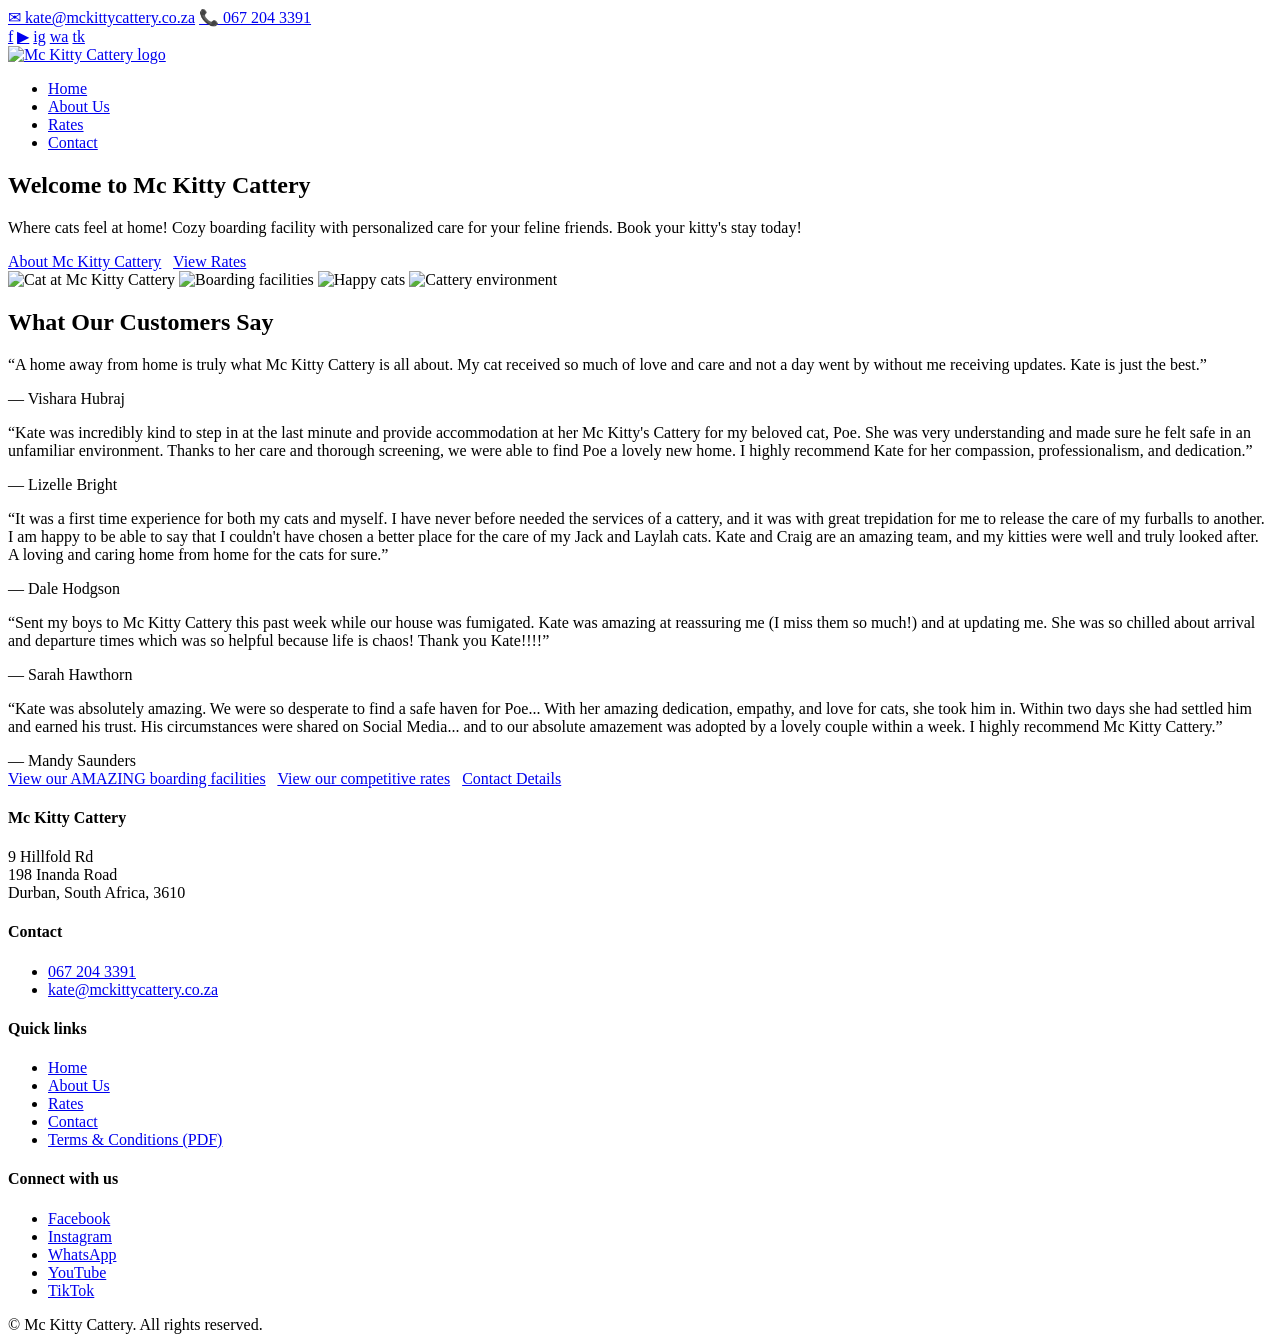
==== index.html @ b1a06fc4 "Add files via upload" ====
<!DOCTYPE html>
<html lang="en">
<head>
  <meta charset="UTF-8">
  <meta name="viewport" content="width=device-width, initial-scale=1.0">
  <title>Mc Kitty Cattery | Where cats feel at home</title>
  <meta name="description" content="Cozy cat boarding facility in Durban with personalized care. Book your kitty's stay at Mc Kitty Cattery.">
  <link rel="stylesheet" href="css/style.css">
  <link rel="icon" href="images/logo-opt.jpg" type="image/jpeg">
</head>
<body>
  <!-- Top bar -->
  <div class="top-bar">
    <a href="mailto:kate@mckittycattery.co.za">✉ kate@mckittycattery.co.za</a>
    <a href="tel:+27672043391">📞 067 204 3391</a>
    <div class="socials">
      <a href="https://www.facebook.com/profile.php?id=61568444674862" target="_blank" rel="noopener" title="Facebook">f</a>
      <a href="https://www.youtube.com/@mckitty2715" target="_blank" rel="noopener" title="YouTube">▶</a>
      <a href="https://www.instagram.com/mckittycatrescuekzn" target="_blank" rel="noopener" title="Instagram">ig</a>
      <a href="https://wa.me/message/JJZWETDGFUBSA1" target="_blank" rel="noopener" title="WhatsApp">wa</a>
      <a href="https://www.tiktok.com/@mckittycatrescue" target="_blank" rel="noopener" title="TikTok">tk</a>
    </div>
  </div>

  <!-- Header -->
  <header>
    <div class="header-inner">
      <a href="index.html" class="logo">
        <img src="images/logo.jpg" alt="Mc Kitty Cattery logo">
      </a>
      <nav>
        <ul>
          <li><a href="index.html" class="active">Home</a></li>
          <li><a href="about.html">About Us</a></li>
          <li><a href="rates.html">Rates</a></li>
          <li><a href="contact.html">Contact</a></li>
        </ul>
      </nav>
    </div>
  </header>

  <!-- Hero -->
  <section class="hero">
    <h1>Welcome to Mc Kitty Cattery</h1>
    <p>Where cats feel at home! Cozy boarding facility with personalized care for your feline friends. Book your kitty's stay today!</p>
    <a href="about.html" class="btn">About Mc Kitty Cattery</a>
    &nbsp;
    <a href="rates.html" class="btn btn-outline">View Rates</a>
  </section>

  <!-- Gallery strip -->
  <div class="gallery-strip">
    <img src="images/axel.jpeg" alt="Cat at Mc Kitty Cattery">
    <img src="images/slider1.jpg" alt="Boarding facilities">
    <img src="images/slider2.jpg" alt="Happy cats">
    <img src="images/slider3.jpg" alt="Cattery environment">
  </div>

  <!-- Testimonials -->
  <section class="section">
    <h2>What Our Customers Say</h2>
    <div class="testimonials">
      <div class="card">
        <p>“A home away from home is truly what Mc Kitty Cattery is all about. My cat received so much of love and care and not a day went by without me receiving updates. Kate is just the best.”</p>
        <div class="author">— Vishara Hubraj</div>
      </div>
      <div class="card">
        <p>“Kate was incredibly kind to step in at the last minute and provide accommodation at her Mc Kitty's Cattery for my beloved cat, Poe. She was very understanding and made sure he felt safe in an unfamiliar environment. Thanks to her care and thorough screening, we were able to find Poe a lovely new home. I highly recommend Kate for her compassion, professionalism, and dedication.”</p>
        <div class="author">— Lizelle Bright</div>
      </div>
      <div class="card">
        <p>“It was a first time experience for both my cats and myself. I have never before needed the services of a cattery, and it was with great trepidation for me to release the care of my furballs to another. I am happy to be able to say that I couldn't have chosen a better place for the care of my Jack and Laylah cats. Kate and Craig are an amazing team, and my kitties were well and truly looked after. A loving and caring home from home for the cats for sure.”</p>
        <div class="author">— Dale Hodgson</div>
      </div>
      <div class="card">
        <p>“Sent my boys to Mc Kitty Cattery this past week while our house was fumigated. Kate was amazing at reassuring me (I miss them so much!) and at updating me. She was so chilled about arrival and departure times which was so helpful because life is chaos! Thank you Kate!!!!”</p>
        <div class="author">— Sarah Hawthorn</div>
      </div>
      <div class="card">
        <p>“Kate was absolutely amazing. We were so desperate to find a safe haven for Poe... With her amazing dedication, empathy, and love for cats, she took him in. Within two days she had settled him and earned his trust. His circumstances were shared on Social Media... and to our absolute amazement was adopted by a lovely couple within a week. I highly recommend Mc Kitty Cattery.”</p>
        <div class="author">— Mandy Saunders</div>
      </div>
    </div>
  </section>

  <!-- Quick links -->
  <section class="section text-center" style="padding-top:0">
    <a href="about.html" class="btn btn-purple">View our AMAZING boarding facilities</a>
    &nbsp;
    <a href="rates.html" class="btn btn-purple">View our competitive rates</a>
    &nbsp;
    <a href="contact.html" class="btn btn-purple">Contact Details</a>
  </section>

  <!-- Footer -->
  <footer>
    <div class="footer-inner">
      <div>
        <h4>Mc Kitty Cattery</h4>
        <p>9 Hillfold Rd<br>198 Inanda Road<br>Durban, South Africa, 3610</p>
      </div>
      <div>
        <h4>Contact</h4>
        <ul>
          <li><a href="tel:+27672043391">067 204 3391</a></li>
          <li><a href="mailto:kate@mckittycattery.co.za">kate@mckittycattery.co.za</a></li>
        </ul>
      </div>
      <div>
        <h4>Quick links</h4>
        <ul>
          <li><a href="index.html">Home</a></li>
          <li><a href="about.html">About Us</a></li>
          <li><a href="rates.html">Rates</a></li>
          <li><a href="contact.html">Contact</a></li>
          <li><a href="files/terms.pdf" target="_blank">Terms &amp; Conditions (PDF)</a></li>
        </ul>
      </div>
      <div>
        <h4>Connect with us</h4>
        <ul>
          <li><a href="https://www.facebook.com/profile.php?id=61568444674862" target="_blank" rel="noopener">Facebook</a></li>
          <li><a href="https://www.instagram.com/mckittycatrescuekzn" target="_blank" rel="noopener">Instagram</a></li>
          <li><a href="https://wa.me/message/JJZWETDGFUBSA1" target="_blank" rel="noopener">WhatsApp</a></li>
          <li><a href="https://www.youtube.com/@mckitty2715" target="_blank" rel="noopener">YouTube</a></li>
          <li><a href="https://www.tiktok.com/@mckittycatrescue" target="_blank" rel="noopener">TikTok</a></li>
        </ul>
      </div>
    </div>
    <div class="footer-bottom">
      &copy; Mc Kitty Cattery. All rights reserved.
    </div>
  </footer>
</body>
</html>
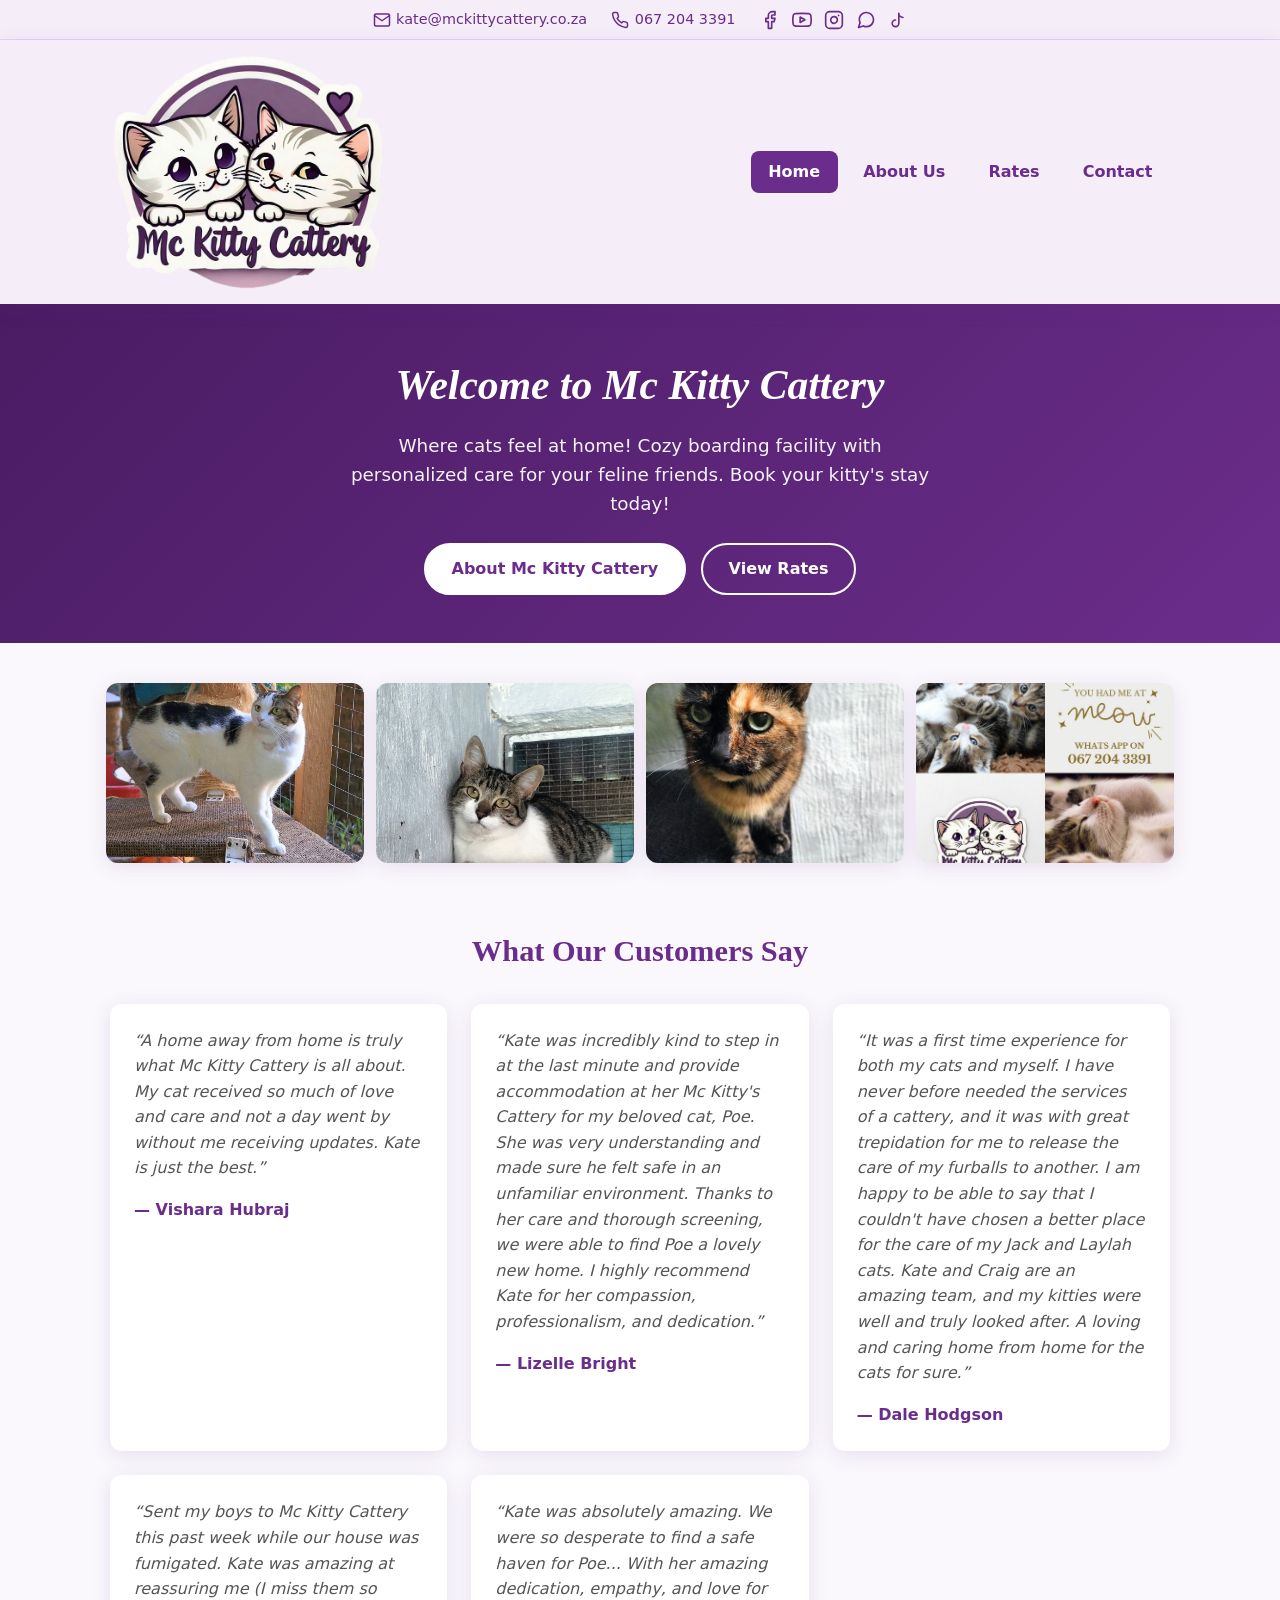
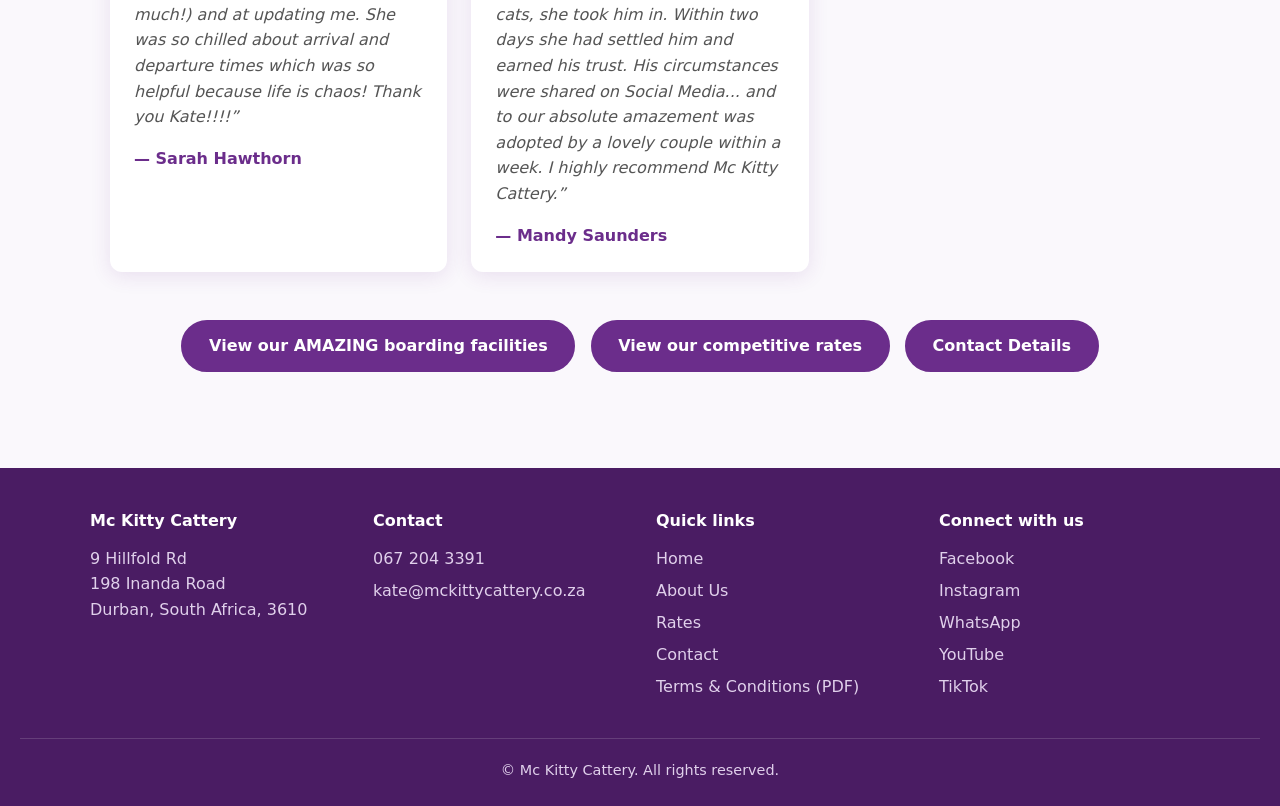
==== commit ef25d2f2: "Update index.html" ====
--- a/index.html
+++ b/index.html
@@ -11,16 +11,56 @@
 <body>
   <!-- Top bar -->
   <div class="top-bar">
-    <a href="mailto:kate@mckittycattery.co.za">✉ kate@mckittycattery.co.za</a>
-    <a href="tel:+27672043391">📞 067 204 3391</a>
-    <div class="socials">
-      <a href="https://www.facebook.com/profile.php?id=61568444674862" target="_blank" rel="noopener" title="Facebook">f</a>
-      <a href="https://www.youtube.com/@mckitty2715" target="_blank" rel="noopener" title="YouTube">▶</a>
-      <a href="https://www.instagram.com/mckittycatrescuekzn" target="_blank" rel="noopener" title="Instagram">ig</a>
-      <a href="https://wa.me/message/JJZWETDGFUBSA1" target="_blank" rel="noopener" title="WhatsApp">wa</a>
-      <a href="https://www.tiktok.com/@mckittycatrescue" target="_blank" rel="noopener" title="TikTok">tk</a>
-    </div>
+  <a href="mailto:kate@mckittycattery.co.za">
+    <svg class="icon" viewBox="0 0 24 24" width="18" height="18" fill="none" stroke="currentColor" stroke-width="2" stroke-linecap="round" stroke-linejoin="round" aria-hidden="true">
+      <path d="M4 4h16c1.1 0 2 .9 2 2v12c0 1.1-.9 2-2 2H4c-1.1 0-2-.9-2-2V6c0-1.1.9-2 2-2z"/>
+      <polyline points="22,6 12,13 2,6"/>
+    </svg>
+    kate@mckittycattery.co.za
+  </a>
+
+  <a href="tel:+27672043391">
+    <svg class="icon" viewBox="0 0 24 24" width="18" height="18" fill="none" stroke="currentColor" stroke-width="2" stroke-linecap="round" stroke-linejoin="round" aria-hidden="true">
+      <path d="M22 16.92v3a2 2 0 0 1-2.18 2 19.79 19.79 0 0 1-8.63-3.07 19.5 19.5 0 0 1-6-6 19.79 19.79 0 0 1-3.07-8.67A2 2 0 0 1 4.11 2h3a2 2 0 0 1 2 1.72 12.84 12.84 0 0 0 .7 2.81 2 2 0 0 1-.45 2.11L8.09 9.91a16 16 0 0 0 6 6l1.27-1.27a2 2 0 0 1 2.11-.45 12.84 12.84 0 0 0 2.81.7A2 2 0 0 1 22 16.92z"/>
+    </svg>
+    067 204 3391
+  </a>
+
+  <div class="socials">
+    <a href="https://www.facebook.com/profile.php?id=61568444674862" target="_blank" rel="noopener" aria-label="Facebook" title="Facebook">
+      <svg viewBox="0 0 24 24" width="20" height="20" fill="none" stroke="currentColor" stroke-width="2" stroke-linecap="round" stroke-linejoin="round" aria-hidden="true">
+        <path d="M18 2h-3a5 5 0 0 0-5 5v3H7v4h3v8h4v-8h3l1-4h-4V7a1 1 0 0 1 1-1h3z"/>
+      </svg>
+    </a>
+
+    <a href="https://www.youtube.com/@mckitty2715" target="_blank" rel="noopener" aria-label="YouTube" title="YouTube">
+      <svg viewBox="0 0 24 24" width="20" height="20" fill="none" stroke="currentColor" stroke-width="2" stroke-linecap="round" stroke-linejoin="round" aria-hidden="true">
+        <path d="M22.54 6.42a2.78 2.78 0 0 0-1.94-2C18.88 4 12 4 12 4s-6.88 0-8.6.46a2.78 2.78 0 0 0-1.94 2A29 29 0 0 0 1 11.75a29 29 0 0 0 .46 5.33A2.78 2.78 0 0 0 3.4 19c1.72.46 8.6.46 8.6.46s6.88 0 8.6-.46a2.78 2.78 0 0 0 1.94-2 29 29 0 0 0 .46-5.25 29 29 0 0 0-.46-5.33z"/>
+        <polygon points="9.75 15.02 15.5 11.75 9.75 8.48 9.75 15.02"/>
+      </svg>
+    </a>
+
+    <a href="https://www.instagram.com/mckittycatrescuekzn" target="_blank" rel="noopener" aria-label="Instagram" title="Instagram">
+      <svg viewBox="0 0 24 24" width="20" height="20" fill="none" stroke="currentColor" stroke-width="2" stroke-linecap="round" stroke-linejoin="round" aria-hidden="true">
+        <rect x="2" y="2" width="20" height="20" rx="5" ry="5"/>
+        <path d="M16 11.37A4 4 0 1 1 12.63 8 4 4 0 0 1 16 11.37z"/>
+        <line x1="17.5" y1="6.5" x2="17.51" y2="6.5"/>
+      </svg>
+    </a>
+
+    <a href="https://wa.me/message/JJZWETDGFUBSA1" target="_blank" rel="noopener" aria-label="WhatsApp" title="WhatsApp">
+      <svg viewBox="0 0 24 24" width="20" height="20" fill="none" stroke="currentColor" stroke-width="2" stroke-linecap="round" stroke-linejoin="round" aria-hidden="true">
+        <path d="M21 11.5a8.38 8.38 0 0 1-.9 3.8 8.5 8.5 0 0 1-7.6 4.7 8.38 8.38 0 0 1-3.8-.9L3 21l1.9-5.7a8.38 8.38 0 0 1-.9-3.8 8.5 8.5 0 0 1 4.7-7.6 8.38 8.38 0 0 1 3.8-.9h.5a8.48 8.48 0 0 1 8 8v.5z"/>
+      </svg>
+    </a>
+
+    <a href="https://www.tiktok.com/@mckittycatrescue" target="_blank" rel="noopener" aria-label="TikTok" title="TikTok">
+      <svg viewBox="0 0 24 24" width="20" height="20" fill="none" stroke="currentColor" stroke-width="2" stroke-linecap="round" stroke-linejoin="round" aria-hidden="true">
+        <path d="M9 12a4 4 0 1 0 4 4V4a5 5 0 0 0 5 5"/>
+      </svg>
+    </a>
   </div>
+</div>
 
   <!-- Header -->
   <header>
--- a/css/style.css
+++ b/css/style.css
@@ -0,0 +1,409 @@
+/* Mc Kitty Cattery - Static site for GitHub Pages */
+:root {
+  --purple: #6b2d8b;
+  --purple-dark: #4a1c63;
+  --purple-light: #9b5bb8;
+  --purple-soft: #f5eef8;
+  --text: #2d2d2d;
+  --text-light: #555;
+  --white: #ffffff;
+  --bg: #faf8fc;
+  --shadow: 0 4px 20px rgba(107, 45, 139, 0.12);
+  --radius: 12px;
+}
+
+* {
+  margin: 0;
+  padding: 0;
+  box-sizing: border-box;
+}
+
+body {
+  font-family: 'Segoe UI', system-ui, -apple-system, sans-serif;
+  color: var(--text);
+  background: var(--bg);
+  line-height: 1.6;
+}
+
+a {
+  color: var(--purple);
+  text-decoration: none;
+  transition: color 0.2s;
+}
+a:hover {
+  color: var(--purple-dark);
+}
+
+img {
+  max-width: 100%;
+  height: auto;
+  display: block;
+}
+
+/* Top bar */
+.top-bar {
+  background: var(--purple-soft);
+  padding: 0.5rem 1rem;
+  font-size: 0.9rem;
+  display: flex;
+  flex-wrap: wrap;
+  justify-content: center;
+  align-items: center;
+  gap: 1.5rem;
+  border-bottom: 1px solid #e8d4f0;
+}
+.top-bar a {
+  color: var(--purple);
+  display: inline-flex;
+  align-items: center;
+  gap: 0.35rem;
+}
+.top-bar .socials {
+  display: flex;
+  gap: 0.75rem;
+}
+.top-bar .socials a {
+  font-size: 1.1rem;
+}
+
+/* Header / Nav */
+header {
+  background: var(--purple-soft);   /* same colour as the top bar */
+  box-shadow: var(--shadow);
+  position: sticky;
+  top: 0;
+  z-index: 100;
+}
+.header-inner {
+  max-width: 1100px;
+  margin: 0 auto;
+  padding: 0.75rem 1.25rem;
+  display: flex;
+  align-items: center;
+  justify-content: space-between;
+  gap: 1rem;
+}
+.logo img {
+  height: 240px;
+  width: auto;
+}
+nav ul {
+  list-style: none;
+  display: flex;
+  gap: 0.5rem;
+  flex-wrap: wrap;
+}
+nav a {
+  display: inline-block;
+  padding: 0.5rem 1.1rem;
+  border-radius: 8px;
+  font-weight: 600;
+  color: var(--purple);
+}
+nav a:hover,
+nav a.active {
+  background: var(--purple);
+  color: var(--white);
+}
+
+/* Hero / Slider section */
+.hero {
+  background: linear-gradient(135deg, var(--purple-dark), var(--purple));
+  color: var(--white);
+  padding: 3rem 1.25rem;
+  text-align: center;
+}
+.hero h1 {
+  font-family: Georgia, 'Times New Roman', serif;
+  font-size: clamp(1.8rem, 4vw, 2.6rem);
+  font-style: italic;
+  margin-bottom: 0.75rem;
+}
+.hero p {
+  font-size: 1.15rem;
+  opacity: 0.95;
+  max-width: 600px;
+  margin: 0 auto 1.5rem;
+}
+.btn {
+  display: inline-block;
+  background: var(--white);
+  color: var(--purple);
+  padding: 0.7rem 1.6rem;
+  border-radius: 50px;
+  font-weight: 600;
+  border: 2px solid var(--white);
+  transition: all 0.2s;
+}
+.btn:hover {
+  background: transparent;
+  color: var(--white);
+}
+.btn-outline {
+  background: transparent;
+  color: var(--white);
+  border: 2px solid var(--white);
+}
+.btn-outline:hover {
+  background: var(--white);
+  color: var(--purple);
+}
+.btn-purple {
+  background: var(--purple);
+  color: var(--white);
+  border: 2px solid var(--purple);
+}
+.btn-purple:hover {
+  background: var(--purple-dark);
+  border-color: var(--purple-dark);
+  color: var(--white);
+}
+
+/* Image gallery strip */
+.gallery-strip {
+  display: grid;
+  grid-template-columns: repeat(auto-fit, minmax(220px, 1fr));
+  gap: 0.75rem;
+  padding: 1rem;
+  max-width: 1100px;
+  margin: 1.5rem auto 0;
+  position: relative;
+  z-index: 5;
+}
+.gallery-strip img {
+  width: 100%;
+  height: 180px;
+  object-fit: cover;
+  border-radius: var(--radius);
+  box-shadow: var(--shadow);
+}
+
+/* Sections */
+.section {
+  max-width: 1100px;
+  margin: 0 auto;
+  padding: 3rem 1.25rem;
+}
+.section h2 {
+  font-family: Georgia, serif;
+  color: var(--purple);
+  font-size: 1.9rem;
+  text-align: center;
+  margin-bottom: 1.75rem;
+}
+.section h3 {
+  color: var(--purple-dark);
+  margin: 1.5rem 0 0.75rem;
+}
+
+/* Testimonials */
+.testimonials {
+  display: grid;
+  grid-template-columns: repeat(auto-fit, minmax(280px, 1fr));
+  gap: 1.5rem;
+}
+.card {
+  background: var(--white);
+  border-radius: var(--radius);
+  padding: 1.5rem;
+  box-shadow: var(--shadow);
+}
+.card p {
+  font-style: italic;
+  color: var(--text-light);
+  margin-bottom: 1rem;
+}
+.card .author {
+  font-weight: 700;
+  color: var(--purple);
+  font-style: normal;
+}
+
+/* Rates */
+.rates-grid {
+  display: grid;
+  grid-template-columns: repeat(auto-fit, minmax(220px, 1fr));
+  gap: 1.25rem;
+  margin: 2rem 0;
+}
+.rate-card {
+  background: var(--white);
+  border-radius: var(--radius);
+  padding: 1.5rem;
+  text-align: center;
+  box-shadow: var(--shadow);
+  border-top: 4px solid var(--purple);
+}
+.rate-card .price {
+  font-size: 2rem;
+  font-weight: 700;
+  color: var(--purple);
+  margin: 0.5rem 0;
+}
+.rate-card .note {
+  font-size: 0.85rem;
+  color: var(--text-light);
+}
+
+/* Feature list */
+.features {
+  display: grid;
+  grid-template-columns: repeat(auto-fit, minmax(240px, 1fr));
+  gap: 1.25rem;
+  margin: 1.5rem 0;
+}
+.feature {
+  background: var(--white);
+  padding: 1.25rem;
+  border-radius: var(--radius);
+  box-shadow: var(--shadow);
+  display: flex;
+  gap: 0.75rem;
+  align-items: flex-start;
+}
+.feature .num {
+  background: var(--purple);
+  color: white;
+  width: 28px;
+  height: 28px;
+  border-radius: 50%;
+  display: flex;
+  align-items: center;
+  justify-content: center;
+  font-weight: 700;
+  flex-shrink: 0;
+  font-size: 0.9rem;
+}
+
+/* Two column */
+.two-col {
+  display: grid;
+  grid-template-columns: 1fr 1fr;
+  gap: 2rem;
+  align-items: center;
+}
+@media (max-width: 700px) {
+  .two-col {
+    grid-template-columns: 1fr;
+  }
+  .header-inner {
+    flex-direction: column;
+  }
+  nav ul {
+    justify-content: center;
+  }
+}
+
+/* Contact box */
+.contact-box {
+  background: var(--white);
+  border-radius: var(--radius);
+  padding: 2rem;
+  box-shadow: var(--shadow);
+  border: 2px solid var(--purple-light);
+  max-width: 700px;
+  margin: 0 auto;
+}
+.contact-box h3 {
+  margin-top: 0;
+  color: var(--purple);
+}
+.contact-box p {
+  margin: 0.5rem 0;
+}
+.map-wrap {
+  margin-top: 1.5rem;
+  border-radius: var(--radius);
+  overflow: hidden;
+  box-shadow: var(--shadow);
+}
+.map-wrap iframe {
+  width: 100%;
+  height: 300px;
+  border: 0;
+}
+
+/* Footer */
+footer {
+  background: var(--purple-dark);
+  color: #e0d0eb;
+  padding: 2.5rem 1.25rem 1.5rem;
+  margin-top: 3rem;
+}
+.footer-inner {
+  max-width: 1100px;
+  margin: 0 auto;
+  display: grid;
+  grid-template-columns: repeat(auto-fit, minmax(200px, 1fr));
+  gap: 2rem;
+}
+footer h4 {
+  color: var(--white);
+  margin-bottom: 0.75rem;
+}
+footer a {
+  color: #e0d0eb;
+}
+footer a:hover {
+  color: var(--white);
+}
+footer ul {
+  list-style: none;
+}
+footer li {
+  margin-bottom: 0.4rem;
+}
+.footer-bottom {
+  text-align: center;
+  margin-top: 2rem;
+  padding-top: 1.25rem;
+  border-top: 1px solid rgba(255,255,255,0.15);
+  font-size: 0.9rem;
+}
+
+/* Utility */
+.text-center { text-align: center; }
+.mt-2 { margin-top: 2rem; }
+.mb-1 { margin-bottom: 1rem; }
+.lead {
+  font-size: 1.1rem;
+  color: var(--text-light);
+  max-width: 800px;
+  margin: 0 auto 1.5rem;
+  text-align: center;
+}
+ul.plain {
+  list-style: none;
+  padding-left: 0;
+}
+ul.plain li {
+  padding: 0.35rem 0;
+  padding-left: 1.4rem;
+  position: relative;
+}
+ul.plain li::before {
+  content: "✓";
+  color: var(--purple);
+  font-weight: 700;
+  position: absolute;
+  left: 0;
+}
+
+.video-wrap {
+  position: relative;
+  padding-bottom: 56.25%;
+  height: 0;
+  overflow: hidden;
+  border-radius: var(--radius);
+  box-shadow: var(--shadow);
+  max-width: 900px;   /* makes the video larger */
+  margin: 0 auto;
+}
+.video-wrap iframe {
+  position: absolute;
+  top: 0;
+  left: 0;
+  width: 100%;
+  height: 100%;
+  border: 0;
+}
